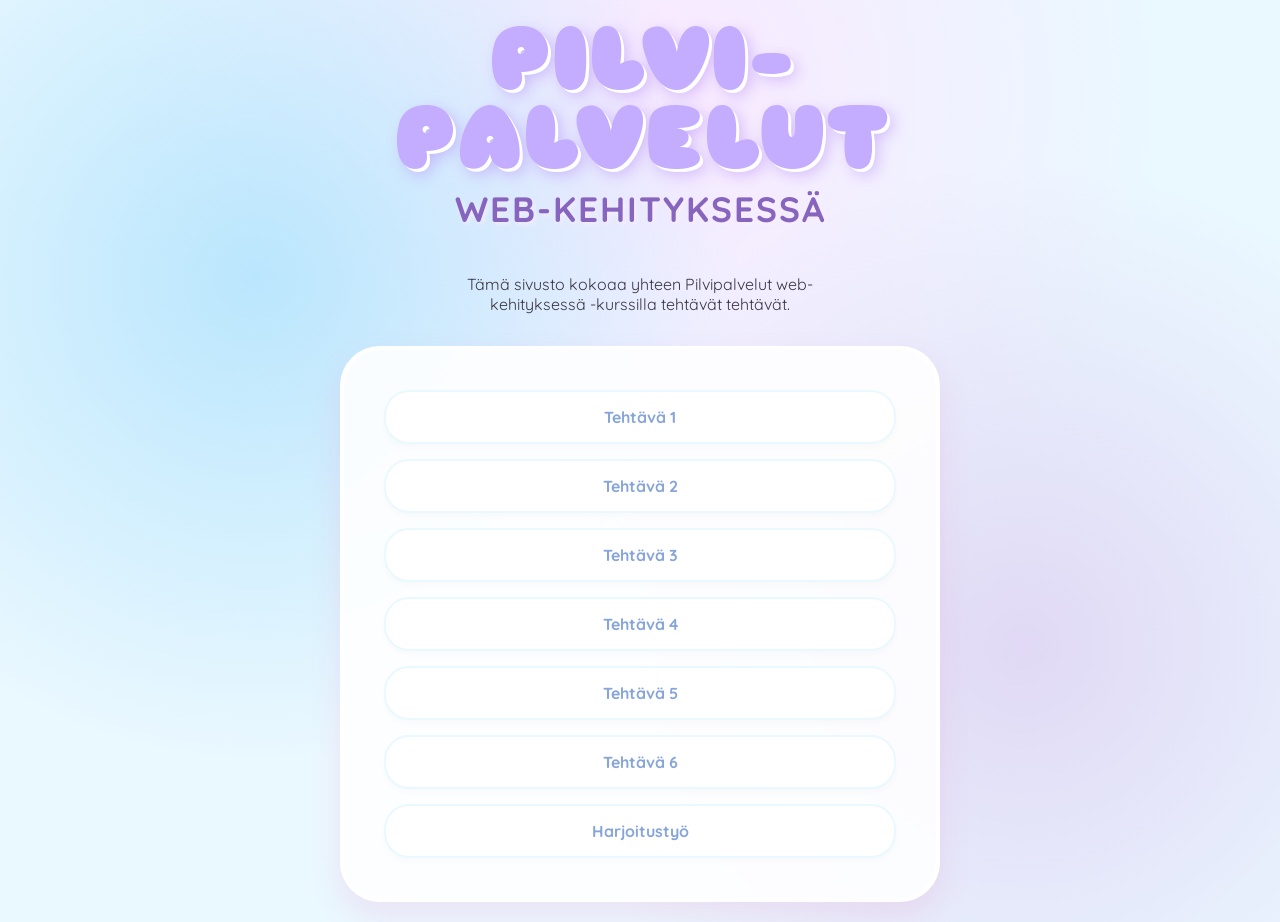
==== index.html @ 74dfefb4 "Fix messy head links" ====
<!DOCTYPE html>
<html>
<head>
    <lang="fi">
    <title>Pilvipalvelut web-kehityksessä</title>
    <link href="https://fonts.googleapis.com/css2?family=Quicksand:wght@500;700&display=swap" rel="stylesheet">
    <link href="https://fonts.googleapis.com/css2?family=Sniglet:wght@800&display=swap" rel="stylesheet">
    <link rel="stylesheet" href="styles.css">
</head>
<body>
    <div class="container">
    <h1><span class="bubble">Pilvi- <br> palvelut </span> web-kehityksessä</h1>

    <p class="subtitle">Tämä sivusto kokoaa yhteen Pilvipalvelut web-kehityksessä -kurssilla tehtävät tehtävät.</p>

    <main class="card">
        <div class="button-list">
            <a href="#" class="task-link">Tehtävä 1</a>
            <a href="#" class="task-link"> Tehtävä 2</a>
            <a href="#" class="task-link">Tehtävä 3</a>
            <a href="#" class="task-link">Tehtävä 4</a>
            <a href="#" class="task-link">Tehtävä 5</a>
            <a href="#" class="task-link">Tehtävä 6</a>
            <a href="#" class="task-link">Harjoitustyö</a>
        </div>
    </main>
</div>
</body>
</html>
---- styles.css ----
:root {
    --light-blue: #eaf8ff;    
    --accent: #87a5d8; 
    --purple-cloud: #e1d9f5; 
    --blue-sky: #bae6fd;     
    --text-color: #475569;
    --white-cloud: rgba(255, 255, 255, 0.9);
}

* {
    box-sizing: border-box;
    margin: 0;
    padding: 0;
}

body {
    font-family: 'Quicksand', 'Segoe UI', sans-serif; 
    background-color: var(--light-blue);
    background-image: 
        radial-gradient(circle at 20% 30%, var(--blue-sky) 0%, transparent 40%),
        radial-gradient(circle at 80% 70%, var(--purple-cloud) 0%, transparent 40%),
        radial-gradient(circle at 50% 10%, #fae8ff 0%, transparent 50%);
    color: var(--text-color);
    min-height: 100vh;
    display: flex;
    justify-content: center;
    align-items: center;
    padding: 20px;
}

.container {
    max-width: 600px;
    width: 100%;
    text-align: center;
}

h1 {
    font-family: 'Quicksand', sans-serif;
    font-weight: 700;
    font-size: 2.2rem; 
    letter-spacing: 2px;
    text-transform: uppercase;
    line-height: 1.8;
    color: #8765be;
    margin-bottom: 2rem;
    text-shadow: 2px 2px 5px rgba(250, 239, 250, 0.845);
}

.bubble {
    font-family: 'Sniglet', 'Segoe UI', sans-serif; 
    font-weight: 800;
    font-size: 5.5rem;
    line-height: 0.9;
    letter-spacing: 0px;
    display: block;
    color: #c4acff;
    text-shadow: 3px 3px 0px white, 6px 6px 15px rgba(168, 114, 244, 0.4);
}

.subtitle {
    font-size: 1rem;
    color: #3b3643;
    margin-bottom: 2rem;
    text-wrap: balance;
}

.card {
    background: var(--white-cloud);
    padding: 2.5rem;
    border-radius: 40px; 
    box-shadow: 0 15px 30px rgba(244, 114, 182, 0.15);
    border: 4px solid white;
}

.button-list {
    display: flex;
    flex-direction: column;
    gap: 15px;
}

.task-link {
    display: block;
    padding: 15px 25px;
    background: white;
    color: var(--accent);
    text-decoration: none;
    font-weight: 700;
    border-radius: 25px;
    border: 2px solid var(--light-blue);
    transition: all 0.3s ease;
    box-shadow: 0 4px 6px rgba(0,0,0,0.02);
}

.task-link:hover {
    background: linear-gradient(45deg, #d2c1e6, #e9d5ff, #bae6fd);
    background-size: 200% 200%;
    animation: gradientMove 2s ease forwards; 
    color: rgb(61, 93, 144);
    border-color: white;
    transform: scale(1.03); 
    box-shadow: 0 8px 10px rgba(225, 200, 238, 0.3);
}

@keyframes gradientMove {
    0% { background-position: 100% 50%; }
    100% { background-position: 0% 50%; }
}

@media (max-width: 600px) {
    h1 {
        font-size: 1.6rem; 
    }

    .bubble {
        font-size: 3.5rem;  
    }

    .subtitle {
        font-size: 0.9rem;
    }

    .card {
        padding: 1.5rem;
        border-radius: 30px;
    }
}
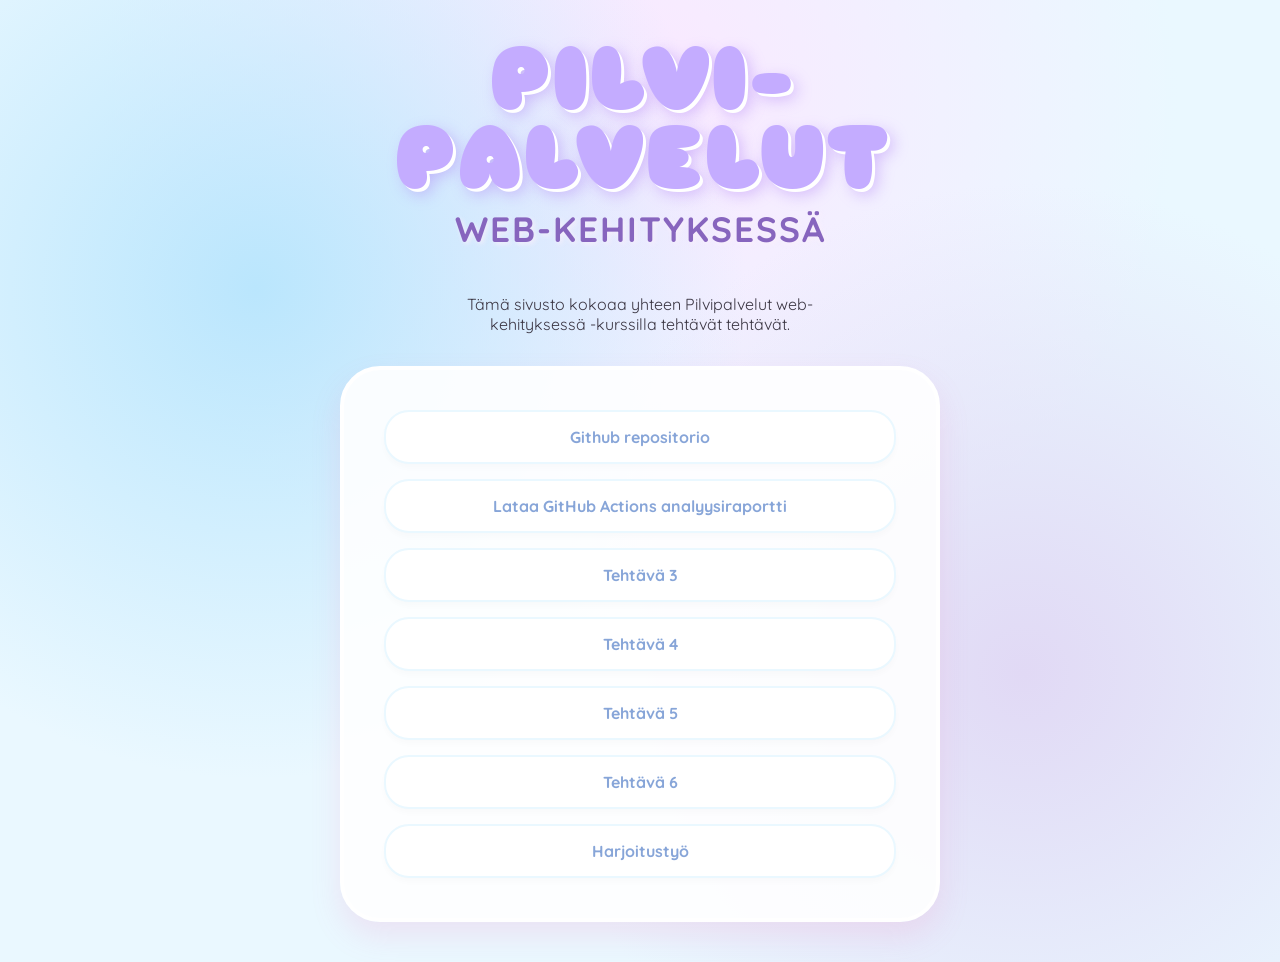
==== commit a36f4f8a: "Add links to GitHub repository and Actions report" ====
--- a/index.html
+++ b/index.html
@@ -1,7 +1,8 @@
 <!DOCTYPE html>
-<html>
+<html lang="fi">
 <head>
-    <lang="fi">
+    <meta charset="UTF-8">
+    <meta name="viewport" content="width=device-width, initial-scale=1.0">
     <title>Pilvipalvelut web-kehityksessä</title>
     <link href="https://fonts.googleapis.com/css2?family=Quicksand:wght@500;700&display=swap" rel="stylesheet">
     <link href="https://fonts.googleapis.com/css2?family=Sniglet:wght@800&display=swap" rel="stylesheet">
@@ -15,8 +16,8 @@
 
     <main class="card">
         <div class="button-list">
-            <a href="#" class="task-link">Tehtävä 1</a>
-            <a href="#" class="task-link"> Tehtävä 2</a>
+            <a href="https://github.com/heiniemilya/cloud-web-development" class="task-link">Github repositorio</a>
+            <a href="https://github.com/heiniemilya/cloud-web-development/actions/runs/24133621707/artifacts/6326563170" class="task-link">Lataa GitHub Actions analyysiraportti</a>
             <a href="#" class="task-link">Tehtävä 3</a>
             <a href="#" class="task-link">Tehtävä 4</a>
             <a href="#" class="task-link">Tehtävä 5</a>
--- a/styles.css
+++ b/styles.css
@@ -26,7 +26,7 @@
     display: flex;
     justify-content: center;
     align-items: center;
-    padding: 20px;
+    padding: 40px 20px;
 }
 
 .container {
@@ -109,11 +109,12 @@
 
 @media (max-width: 600px) {
     h1 {
-        font-size: 1.6rem; 
+        font-size: 1.5rem; 
+        margin-bottom: 1rem;
     }
 
     .bubble {
-        font-size: 3.5rem;  
+        font-size: 3.3rem;  
     }
 
     .subtitle {
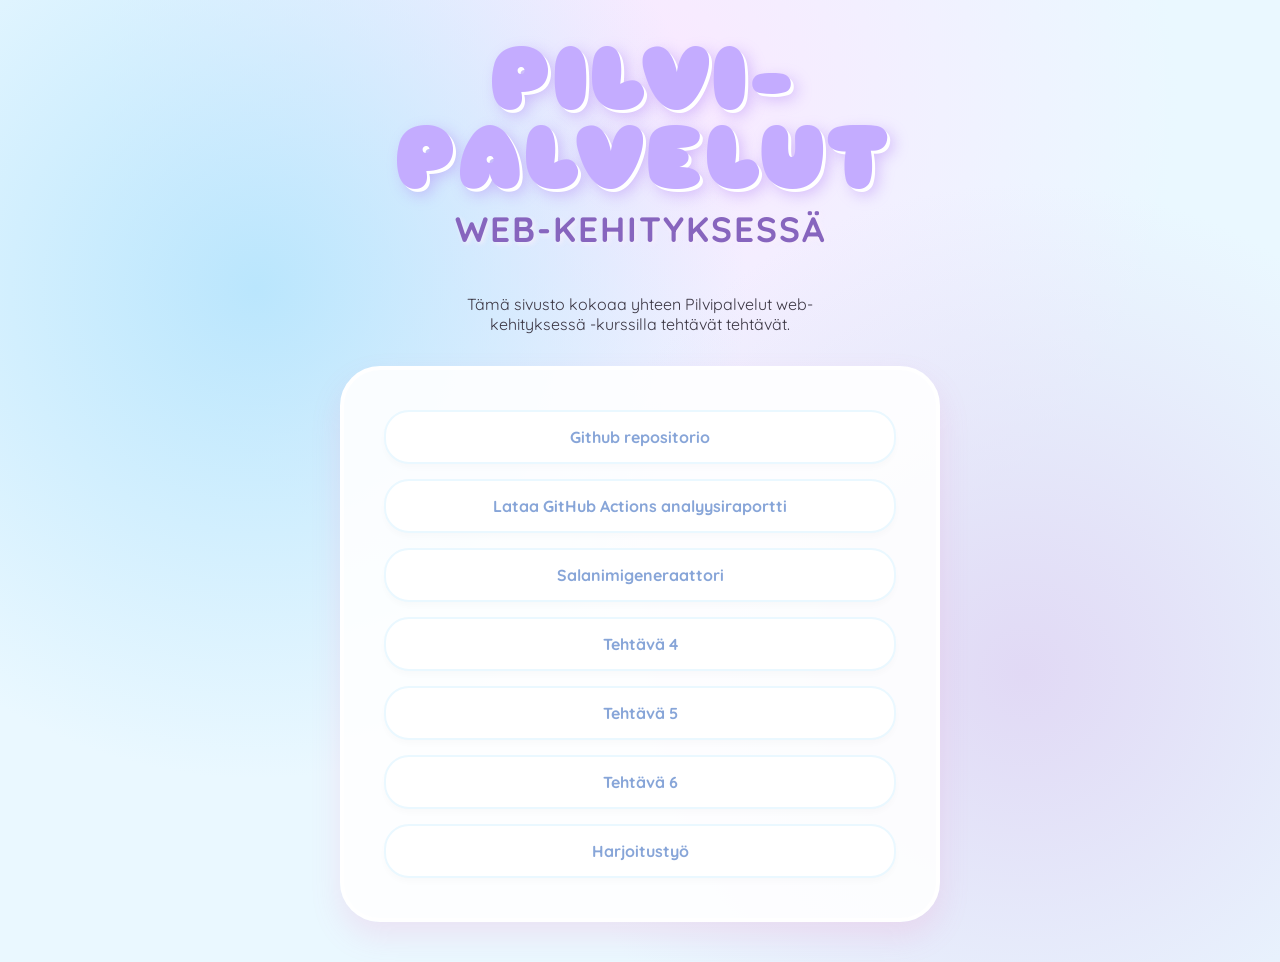
==== commit 26c421bf: "Update task link in index.html" ====
--- a/index.html
+++ b/index.html
@@ -18,7 +18,7 @@
         <div class="button-list">
             <a href="https://github.com/heiniemilya/cloud-web-development" class="task-link">Github repositorio</a>
             <a href="https://github.com/heiniemilya/cloud-web-development/actions/runs/24133621707/artifacts/6326563170" class="task-link">Lataa GitHub Actions analyysiraportti</a>
-            <a href="#" class="task-link">Tehtävä 3</a>
+            <a href="https://heiniemilya.github.io/cloud-web-development/vko3/index.html" class="task-link">Salanimigeneraattori</a>
             <a href="#" class="task-link">Tehtävä 4</a>
             <a href="#" class="task-link">Tehtävä 5</a>
             <a href="#" class="task-link">Tehtävä 6</a>
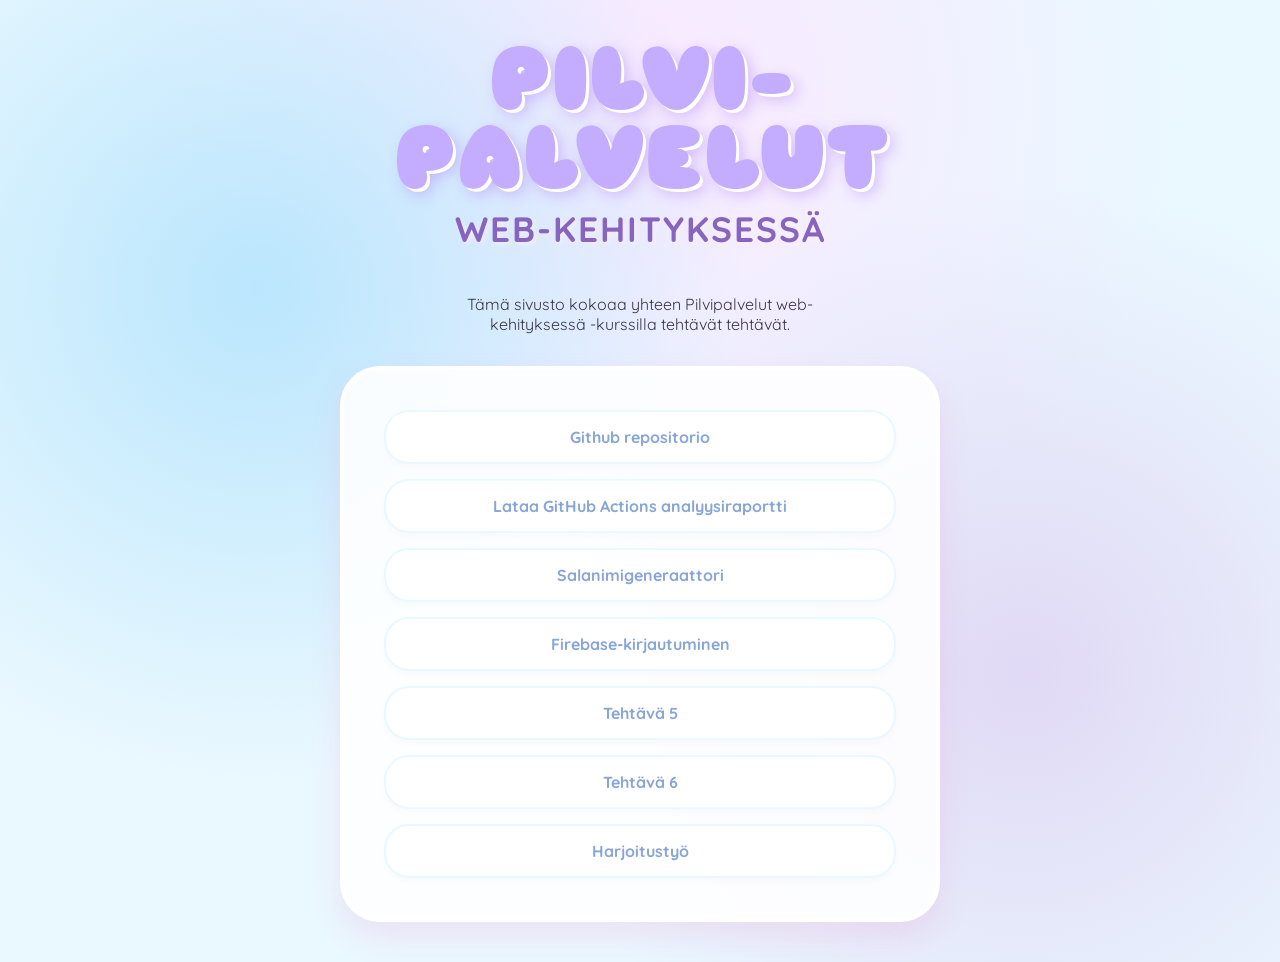
==== commit 36ddc8fc: "Update links" ====
--- a/index.html
+++ b/index.html
@@ -18,8 +18,8 @@
         <div class="button-list">
             <a href="https://github.com/heiniemilya/cloud-web-development" class="task-link">Github repositorio</a>
             <a href="https://github.com/heiniemilya/cloud-web-development/actions/runs/24133621707/artifacts/6326563170" class="task-link">Lataa GitHub Actions analyysiraportti</a>
-            <a href="https://heiniemilya.github.io/cloud-web-development/vko3/index.html" class="task-link">Salanimigeneraattori</a>
-            <a href="#" class="task-link">Tehtävä 4</a>
+            <a href="https://heiniemilya.github.io/cloud-web-development/salanimigeneraattori/index.html" class="task-link">Salanimigeneraattori</a>
+            <a href="https://heiniemilya.github.io/cloud-web-development/salanimi_kirjautuminen/index.html" class="task-link">Firebase-kirjautuminen</a>
             <a href="#" class="task-link">Tehtävä 5</a>
             <a href="#" class="task-link">Tehtävä 6</a>
             <a href="#" class="task-link">Harjoitustyö</a>
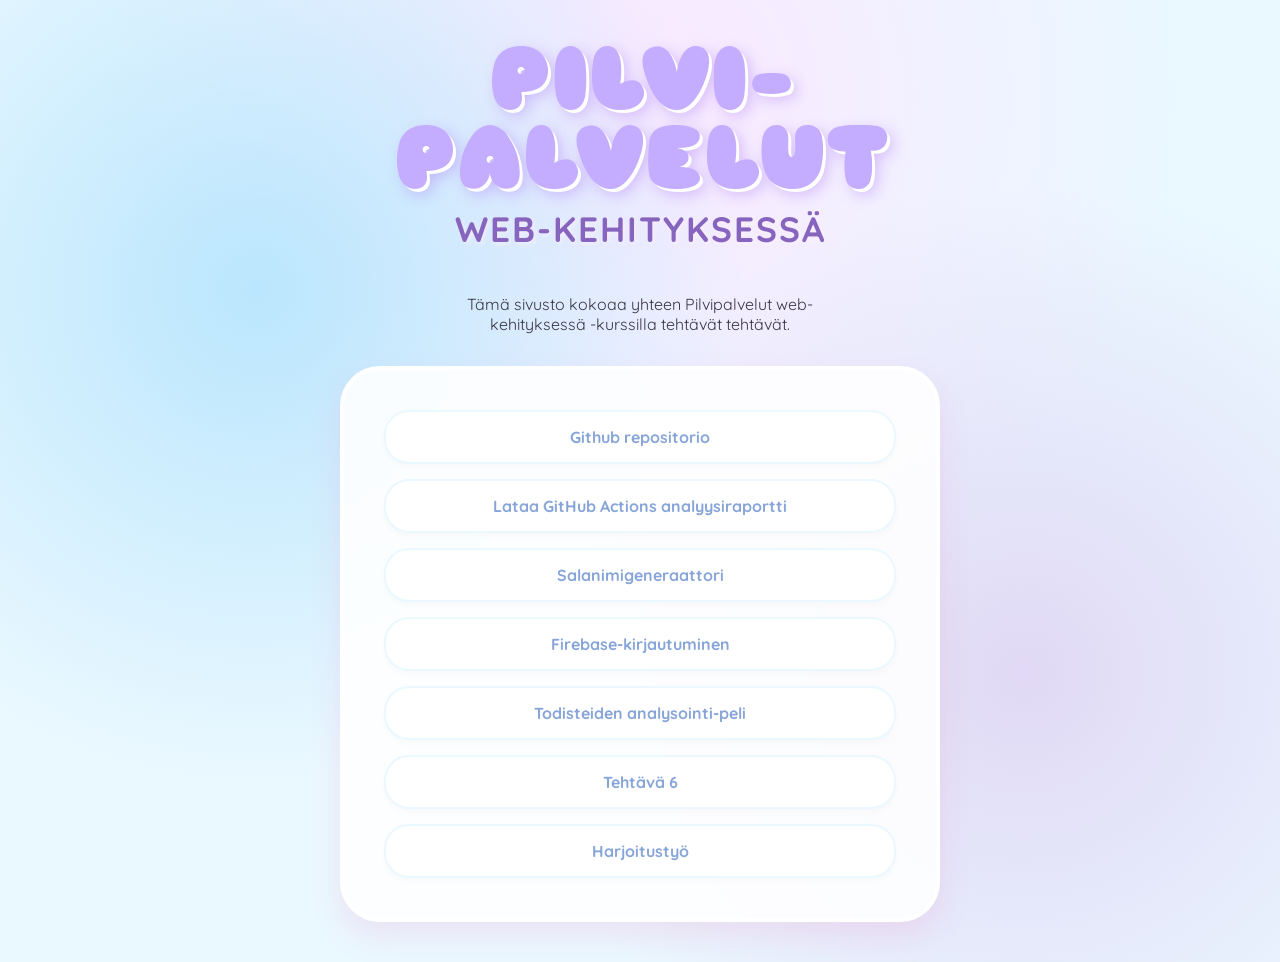
==== commit 177c7d02: "Edit paths" ====
--- a/index.html
+++ b/index.html
@@ -20,7 +20,7 @@
             <a href="https://github.com/heiniemilya/cloud-web-development/actions/runs/24133621707/artifacts/6326563170" class="task-link">Lataa GitHub Actions analyysiraportti</a>
             <a href="https://heiniemilya.github.io/cloud-web-development/salanimigeneraattori/index.html" class="task-link">Salanimigeneraattori</a>
             <a href="https://heiniemilya.github.io/cloud-web-development/salanimi_kirjautuminen/index.html" class="task-link">Firebase-kirjautuminen</a>
-            <a href="#" class="task-link">Tehtävä 5</a>
+            <a href="https://heiniemilya.github.io/cloud-web-development/todisteiden_analysointi/index.html" class="task-link">Todisteiden analysointi-peli</a>
             <a href="#" class="task-link">Tehtävä 6</a>
             <a href="#" class="task-link">Harjoitustyö</a>
         </div>
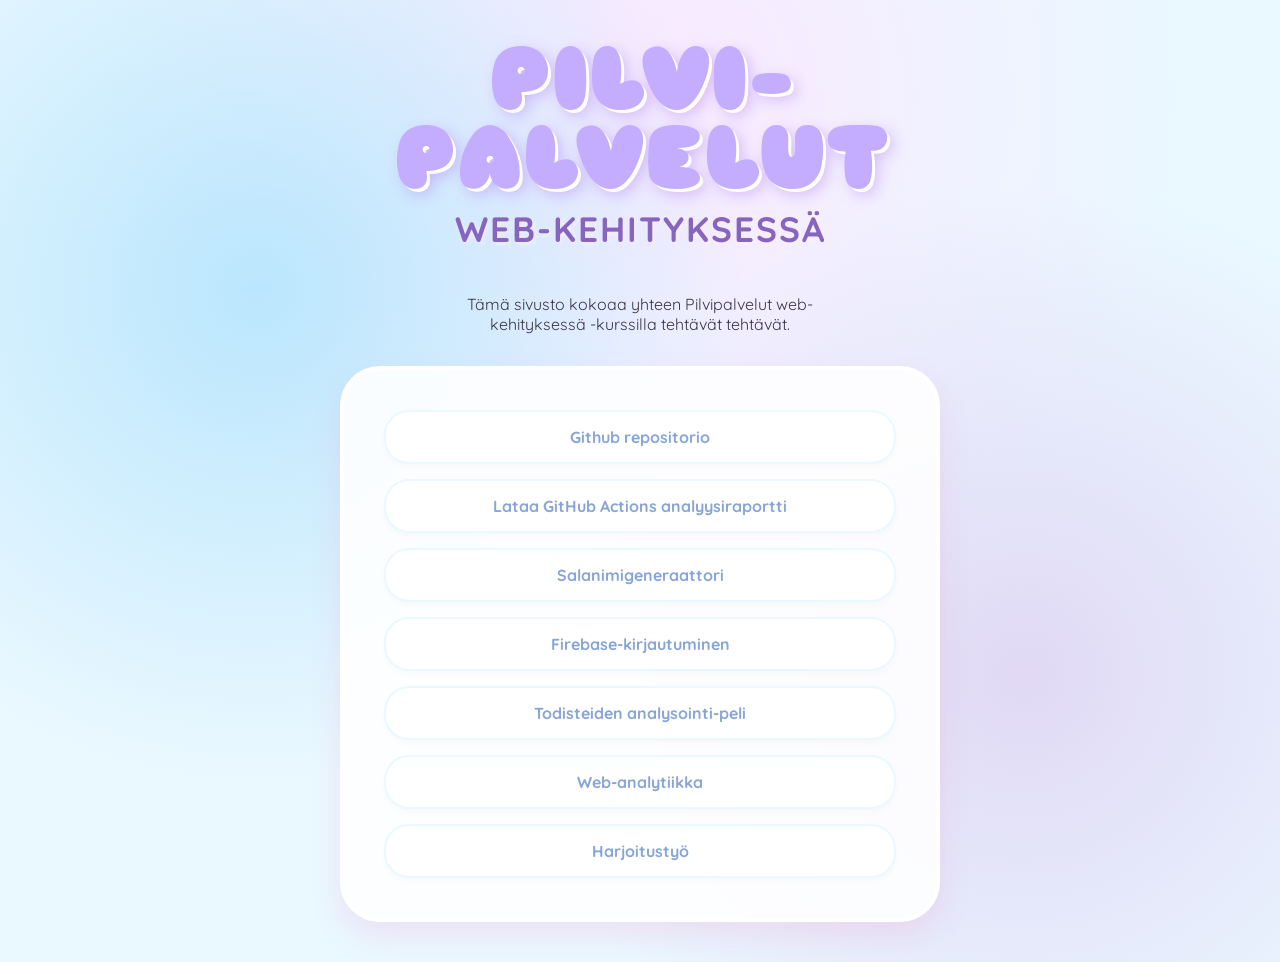
==== commit 0d98f822: "Edit links" ====
--- a/index.html
+++ b/index.html
@@ -18,10 +18,10 @@
         <div class="button-list">
             <a href="https://github.com/heiniemilya/cloud-web-development" class="task-link">Github repositorio</a>
             <a href="https://github.com/heiniemilya/cloud-web-development/actions/runs/24133621707/artifacts/6326563170" class="task-link">Lataa GitHub Actions analyysiraportti</a>
-            <a href="https://heiniemilya.github.io/cloud-web-development/salanimigeneraattori/index.html" class="task-link">Salanimigeneraattori</a>
-            <a href="https://heiniemilya.github.io/cloud-web-development/salanimi_kirjautuminen/index.html" class="task-link">Firebase-kirjautuminen</a>
-            <a href="https://heiniemilya.github.io/cloud-web-development/todisteiden_analysointi/index.html" class="task-link">Todisteiden analysointi-peli</a>
-            <a href="#" class="task-link">Tehtävä 6</a>
+            <a href="https://heiniemilya.github.io/cloud-web-development/salanimigeneraattori" class="task-link">Salanimigeneraattori</a>
+            <a href="https://heiniemilya.github.io/cloud-web-development/salanimi_kirjautuminen" class="task-link">Firebase-kirjautuminen</a>
+            <a href="https://heiniemilya.github.io/cloud-web-development/todisteiden_analysointi" class="task-link">Todisteiden analysointi-peli</a>
+            <a href="web-analytiikka.html" class="task-link">Web-analytiikka</a>
             <a href="#" class="task-link">Harjoitustyö</a>
         </div>
     </main>
